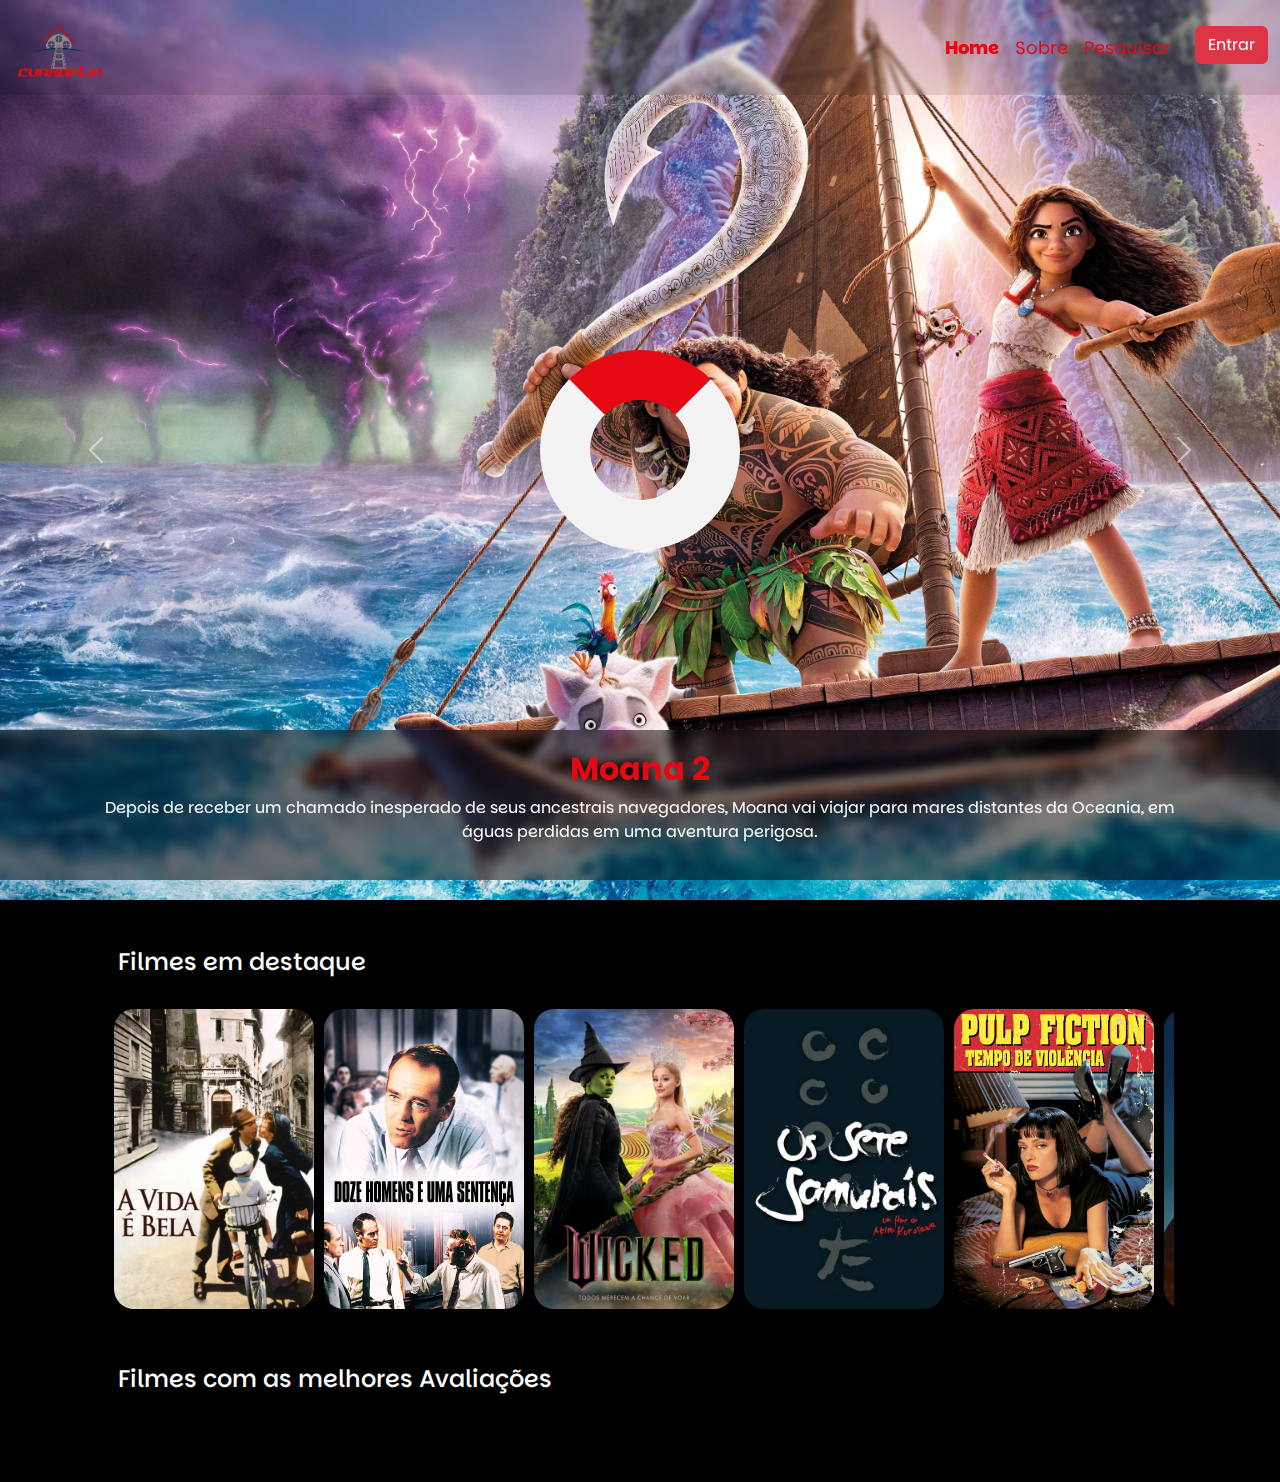
==== 03-130125/index.html @ ab68fd3c "Atualizacao CunhaFlix" ====
<!DOCTYPE html>
<html lang="pt-br">
<head>
    <meta charset="UTF-8">
    <meta name="viewport" content="width=device-width, initial-scale=1.0">
    <title>CunhaFlyx - Filmes e Séries</title>
    <link rel="shortcut icon" href="img/CunhaFlix-removebg-preview.png" type="image/x-icon" />
    <link rel="stylesheet" href="https://cdn.jsdelivr.net/npm/bootstrap@5.3.3/dist/css/bootstrap.min.css">
    <link rel="stylesheet" href="css/main.css">
    <link rel="stylesheet" href="css/index.css">
</head>
<body>
    <div class="loader"></div>

    <nav class="navbar navbar-expand-lg navbar-dark fixed-top">
        <div class="container-fluid">
            <a href="index.html" class="navbar-brand">
                <img src="img/CunhaFlix-removebg-preview.png" width="100" class="logo" alt="logo" />
            </a>
            <button class="navbar-toggler" type="button" data-bs-toggle="collapse" data-bs-target="#navbarNav" aria-controls="navbarNav" aria-expanded="false" aria-label="Toggle navigation">
                <span class="navbar-toggler-icon"></span>
            </button>
            <div class="collapse navbar-collapse" id="navbarNav">
                <ul class="navbar-nav ms-auto">
                    <li class="nav-item">
                        <a class="nav-link active" aria-current="page" href="index.html">Home</a>
                    </li>
                    <li class="nav-item">
                        <a class="nav-link" href="sobre.html">Sobre</a>
                    </li>
                    <li class="nav-item">
                        <a class="nav-link" href="pesquisar.html">Pesquisar</a>
                    </li>
                    <li>
                        <a class="btn btn-danger ms-sm-3 text-white" href="login.html">Entrar</a>
                    </li>
                </ul>
            </div>
        </div>
    </nav>

    <!-- BANNER -->
    <div class="container-fluid p-0">
        <div id="carouselBanner" class="carousel slide carousel-light carousel-fade" data-bs-ride="carousel">
            <div id="carousel-home" class="carousel-inner">
                <div class="carousel-item active" data-bs-interval="8000">
                    <img src="img/banner/moana2.jpg" class="d-block w-100" alt="Moana 2">
                    <div class="carousel-caption d-md-block">
                        <h3>Moana 2</h3>
                        <p class="d-none d-md-block">
                            Depois de receber um chamado inesperado de seus ancestrais navegadores, Moana vai viajar para mares distantes da Oceania, em águas perdidas em uma aventura perigosa.
                        </p>
                    </div>
                </div>
                <div class="carousel-item" data-bs-interval="8000">
                    <img src="img/banner/capitao-america-4.jpg" class="d-block w-100" alt="Capitão América: Admirável Mundo Novo">
                    <div class="carousel-caption d-md-block">
                        <h3>Capitão América: Admirável Mundo Novo</h3>
                        <p class="d-none d-md-block">
                            Após se encontrar com o recém-eleito presidente dos EUA, Thaddeus Ross, Sam se vê no meio de um incidente internacional. Ele deve descobrir o motivo por trás de uma conspiração global nefasta antes que o verdadeiro gênio faça o mundo inteiro ser dominado pelo Hulk vermelho.
                        </p>
                    </div>
                </div>
                <div class="carousel-item" data-bs-interval="8000">
                    <img src="img/banner/entre-montanhas.jpg" class="d-block w-100" alt="Entre Montanhas">
                    <div class="carousel-caption d-md-block">
                        <h3>Entre Montanhas</h3>
                        <p class="d-none d-md-block">
                            Dois agentes altamente treinados se aproximam à distância após serem enviados para proteger lados opostos de um desfiladeiro misterioso. Quando o mal emerge, eles precisam trabalhar juntos para sobreviver ao que está lá dentro.
                        </p>
                    </div>
                </div>
                <div class="carousel-item" data-bs-interval="8000">
                    <img src="img/banner/acompanhante-perfeita.jpg" class="d-block w-100" alt="Acompanhante Perfeita">
                    <div class="carousel-caption d-md-block">
                        <h3>Acompanhante Perfeita</h3>
                        <p class="d-none d-md-block">
                            Uma viagem de fim de semana se torna sangrenta e violenta quando uma androide subserviente, criada para a companhia humana, simplesmente enlouquece
                        </p>
                    </div>
                </div>
            </div>
            <button class="carousel-control-prev" type="button" data-bs-target="#carouselBanner" data-bs-slide="prev">
                <span class="carousel-control-prev-icon" aria-hidden="true"></span>
                <span class="visually-hidden">Anterior</span>
            </button>
            <button class="carousel-control-next" type="button" data-bs-target="#carouselBanner" data-bs-slide="next">
                <span class="carousel-control-next-icon" aria-hidden="true"></span>
                <span class="visually-hidden">Próximo</span>
            </button>
        </div>
    </div>
    <!-- BANNER END -->

    <div class="container my-5 px-5">
        <div class="row">
            <h4 class="text-white">Filmes em destaque</h4>
            <div id="trendingMovies" class="rowposter mt-3 p-2"></div>
        </div>

        <div class="row mt-5">
            <h4 class="text-white">Filmes com as melhores Avaliações</h4>
            <div id="topRatedMovies" class="rowposter mt-3 p-2"></div>
        </div>
    </div>

    <script src="https://cdn.jsdelivr.net/npm/bootstrap@5.3.3/dist/js/bootstrap.bundle.min.js" integrity="sha384-YvpcrYf0tY3lHB60NNkmXc5s9fDVZLESaAA55NDzOxhy9GkcIdslK1eN7N6jIeHz" crossorigin="anonymous"></script>
    <script src="js/main.js"></script>
    <script src="js/index.js"></script>
</body>
</html>
---- 03-130125/css/main.css ----
@import url('https://cdn.jsdelivr.net/npm/bootstrap-icons@1.11.3/font/bootstrap-icons.min.css');
@import url('https://fonts.googleapis.com/css2?family=Parkinsans:wght@300..800&display=swap');
@import url('https://fonts.googleapis.com/css2?family=Bokor&display=swap');

* {
    margin: 0;
    padding: 0;
}

html, body{
    font-family: 'Parkinsans', 'Ubuntu', sans-serif;
    font-optical-sizing: auto;
    background-color: #000000;
}

body{
    overflow-x: hidden;
    overflow-y: scroll;
}

.navbar{
    backdrop-filter: blur(2px);
    background: rgba(0,0,0,0.1);
}

.pos-0{
    top: 0;
    left: 0;
    right: 0;
}

.navbar-nav .nav-item .nav-link{
    color: #E50914;
    font-size: 18px;
}

a.nav-link.active{
    font-weight: 800;
}

.scrolled{
    background-color: #000000;
}

.loader{
    position: absolute;
    left: 50%;
    top: 50%;
    z-index: 100;
    width: 200px;
    height: 200px;
    margin: -100px 0 0 -100px;
    border: 50px solid #f3f3f3;
    border-radius: 50%;
    border-top: 50px solid #E50914;
    -webkit-animation: spin 2s linear infinite;
    animation: spin 2s linear infinite;
}

@-webkit-keyframes spin{
    0%{
        -webkit-transform: rotate(0deg);
    }

    100% {
        -webkit-transform: rotate(360deg);
    }
}

@keyframes spin {
    0% {
        transform: rotate(0deg);
    }

    100% {
        transform: rotate(360deg);
    }
}
---- 03-130125/css/index.css ----
#carousel-home{
    height: 100vh;
}

#carousel-home .carousel-item img{
    height: 100vh;
    object-fit: cover;
}

.carousel-inner .carousel-caption{
    background: rgba(0,0,0,0.5);
    backdrop-filter: blur(5px);
    width: 100%;
    left: 0;
    padding-left: 100px;
    padding-right: 100px;
}

#carousel-home .carousel-caption h3 {
    color: #E50914;
    font-weight: bolder;
    font-size: 32px;
}

@media only screen and (max-width: 500px){
    #carousel-home .carousel-caption h3{
        font-size: 26px;
    }
}

.rowposter{
    display: flex;
    overflow-y: hidden;
    overflow-x: scroll;
}

.rowposter a{
    cursor: inherit;
}

.rowimg:hover{
    transform: scale(1.10);
}

.rowposter::-webkit-scrollbar{
    display: none;
}

.rowposter a img{
    margin-right: 10px;
    border-radius: 20px;
    box-sizing: content-box;
    transition: transform 450ms;
    max-height: 300px;
    object-fit: contain;
}
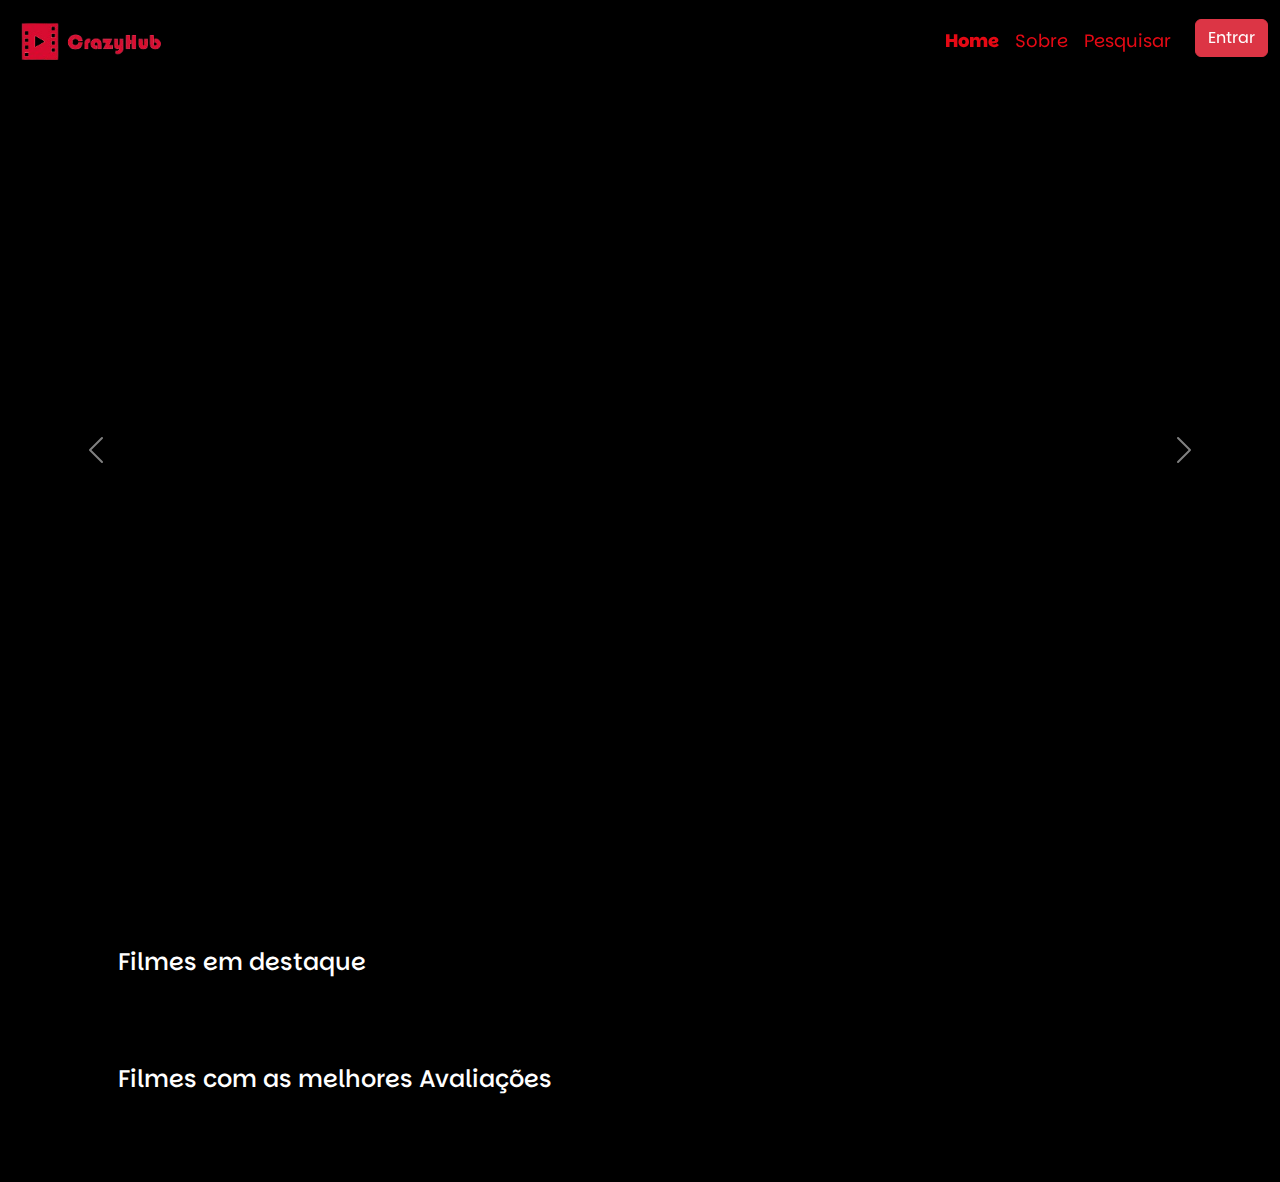
==== commit 750406f9: "Finalização documento PDF Aula" ====
--- a/03-130125/index.html
+++ b/03-130125/index.html
@@ -3,7 +3,7 @@
 <head>
     <meta charset="UTF-8">
     <meta name="viewport" content="width=device-width, initial-scale=1.0">
-    <title>CunhaFlyx - Filmes e Séries</title>
+    <title>CrazyHub - Filmes e Séries</title>
     <link rel="shortcut icon" href="img/CunhaFlix-removebg-preview.png" type="image/x-icon" />
     <link rel="stylesheet" href="https://cdn.jsdelivr.net/npm/bootstrap@5.3.3/dist/css/bootstrap.min.css">
     <link rel="stylesheet" href="css/main.css">
@@ -15,7 +15,7 @@
     <nav class="navbar navbar-expand-lg navbar-dark fixed-top">
         <div class="container-fluid">
             <a href="index.html" class="navbar-brand">
-                <img src="img/CunhaFlix-removebg-preview.png" width="100" class="logo" alt="logo" />
+                <img src="img/CrazyHub-removebg-preview.png" width="160" class="logo" alt="logo" />
             </a>
             <button class="navbar-toggler" type="button" data-bs-toggle="collapse" data-bs-target="#navbarNav" aria-controls="navbarNav" aria-expanded="false" aria-label="Toggle navigation">
                 <span class="navbar-toggler-icon"></span>
